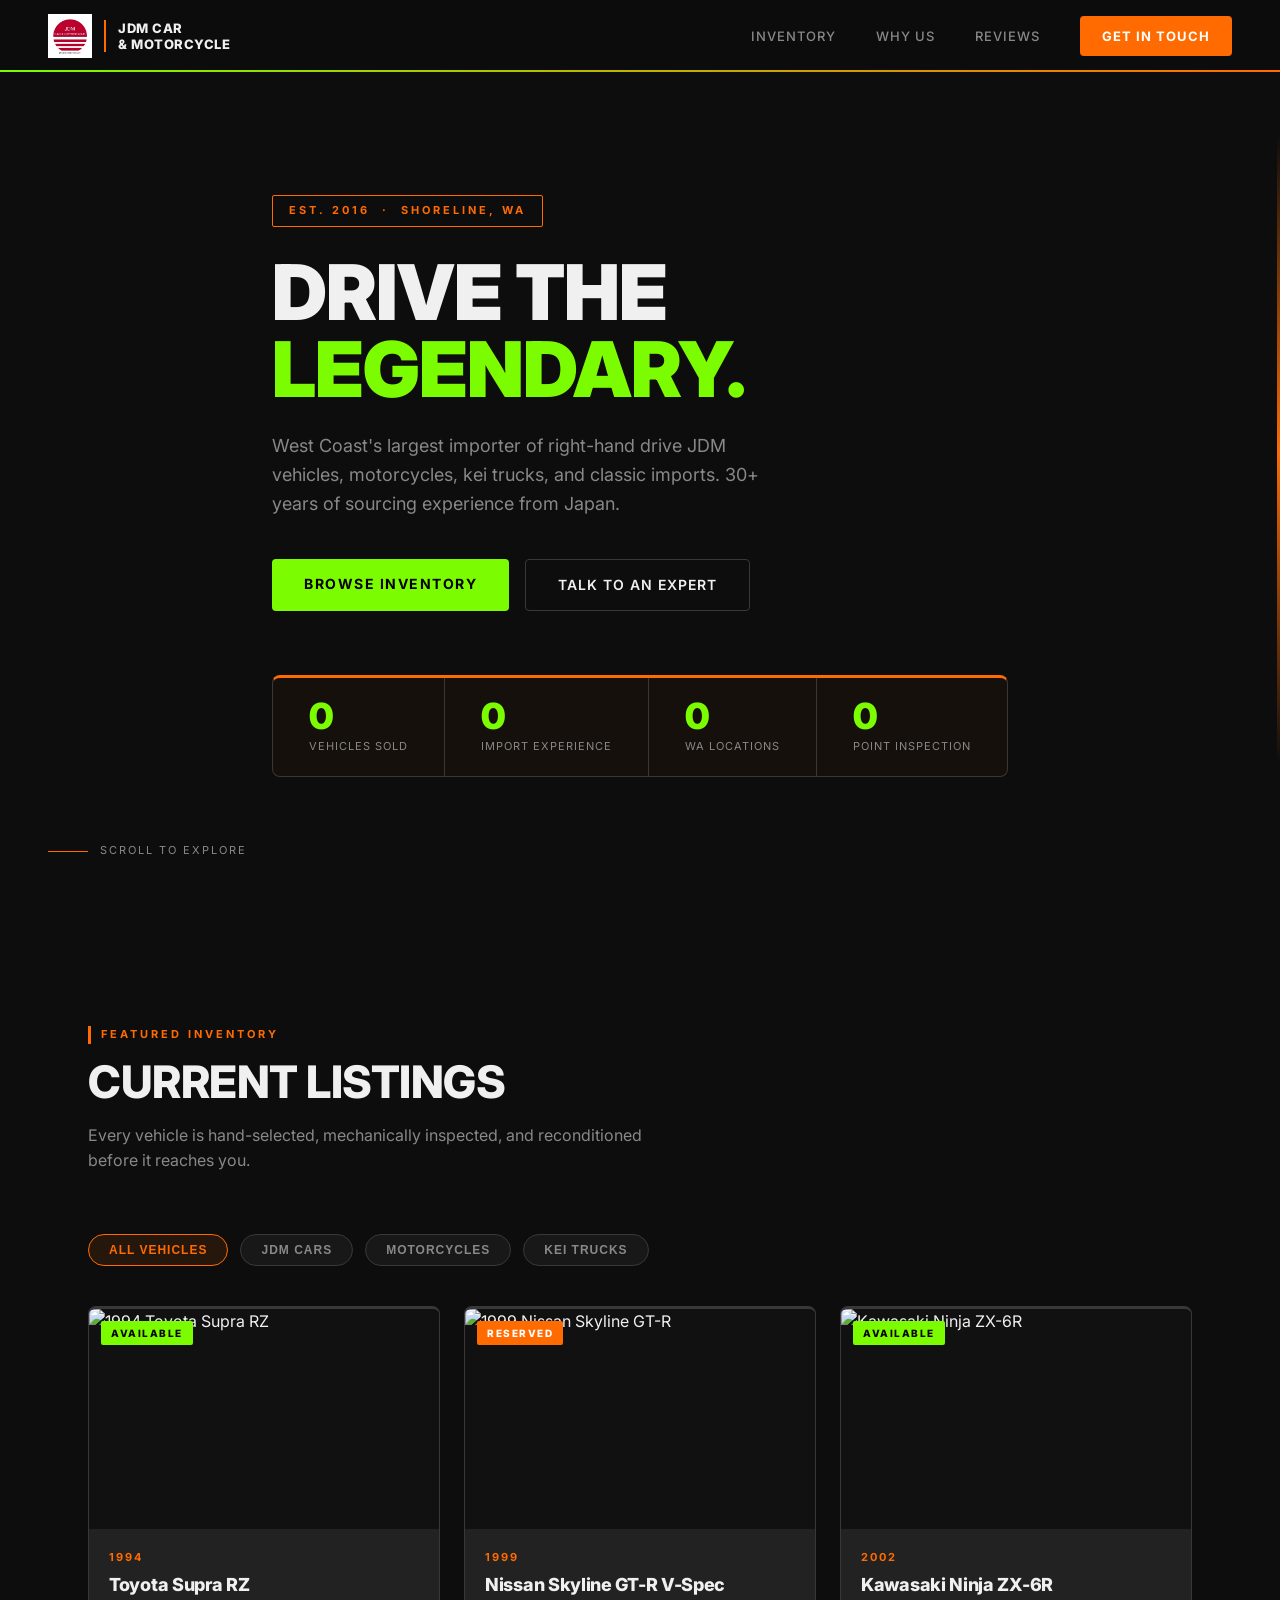
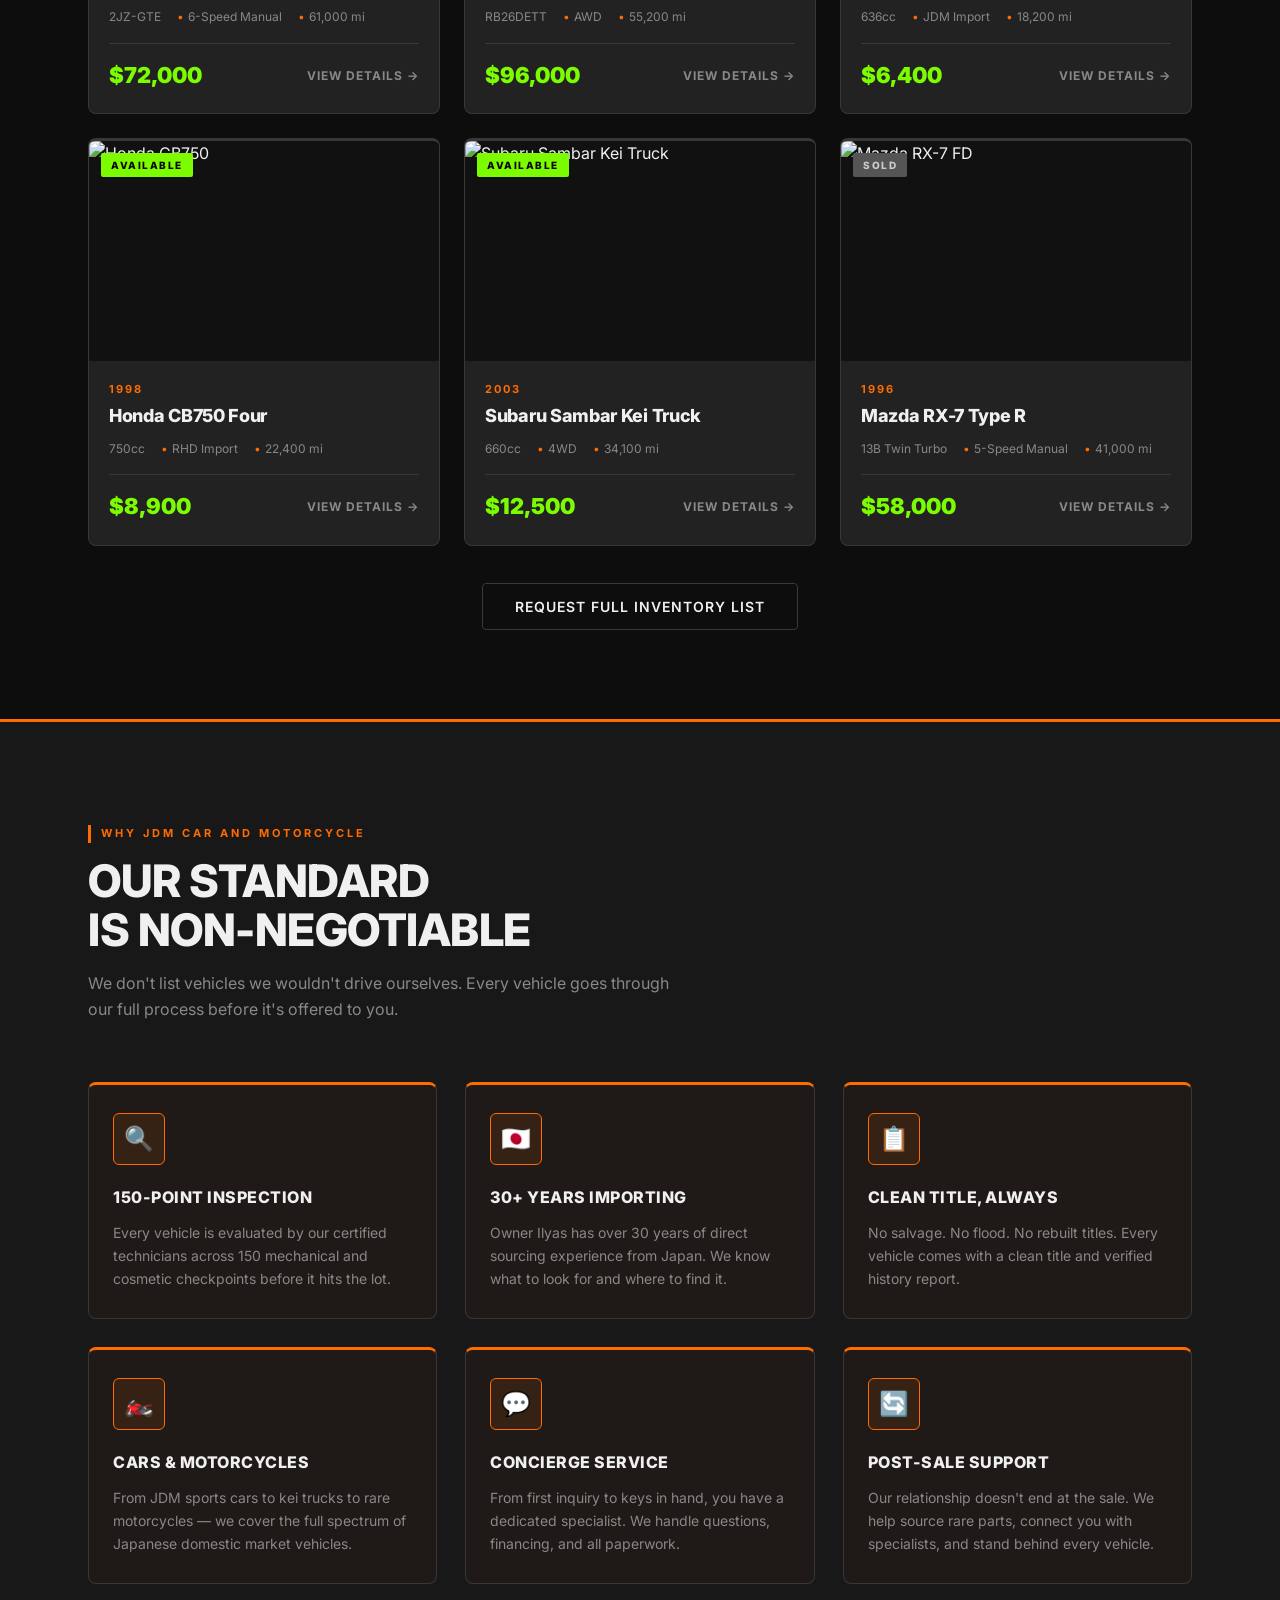
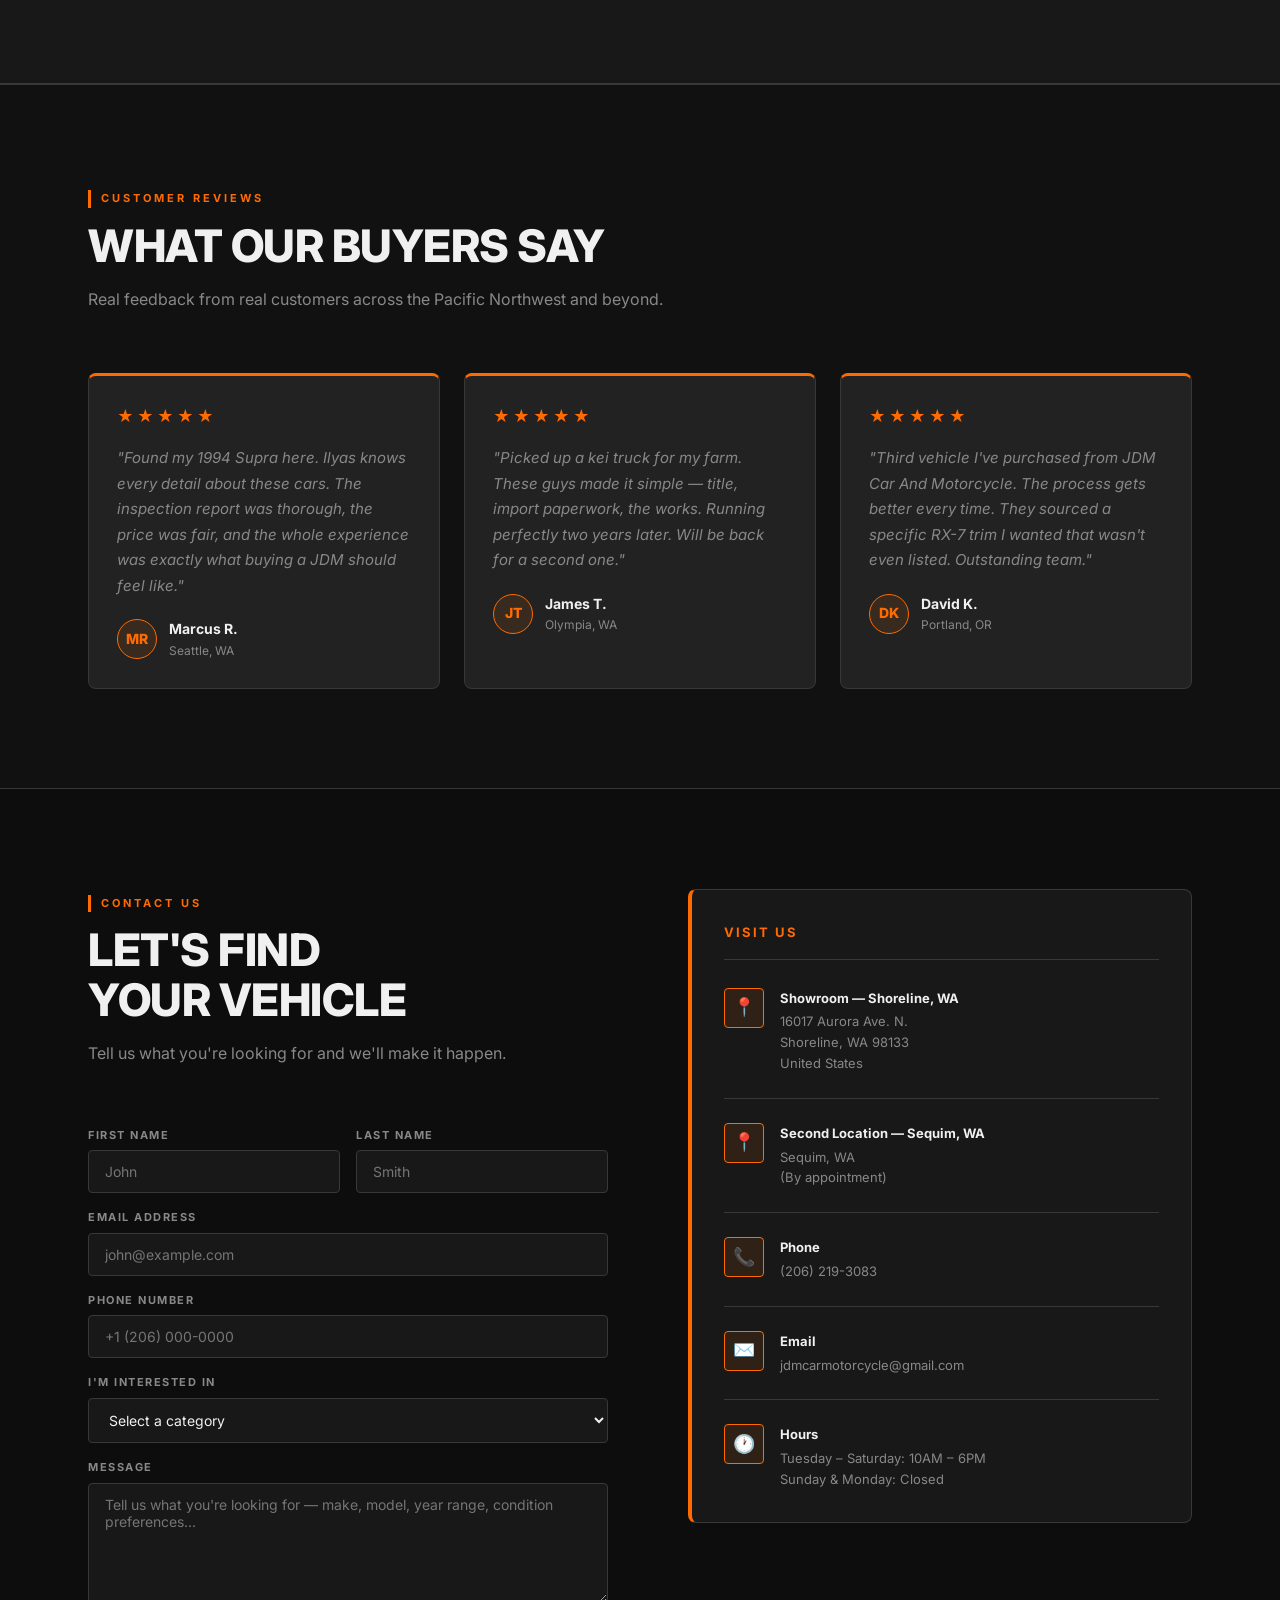
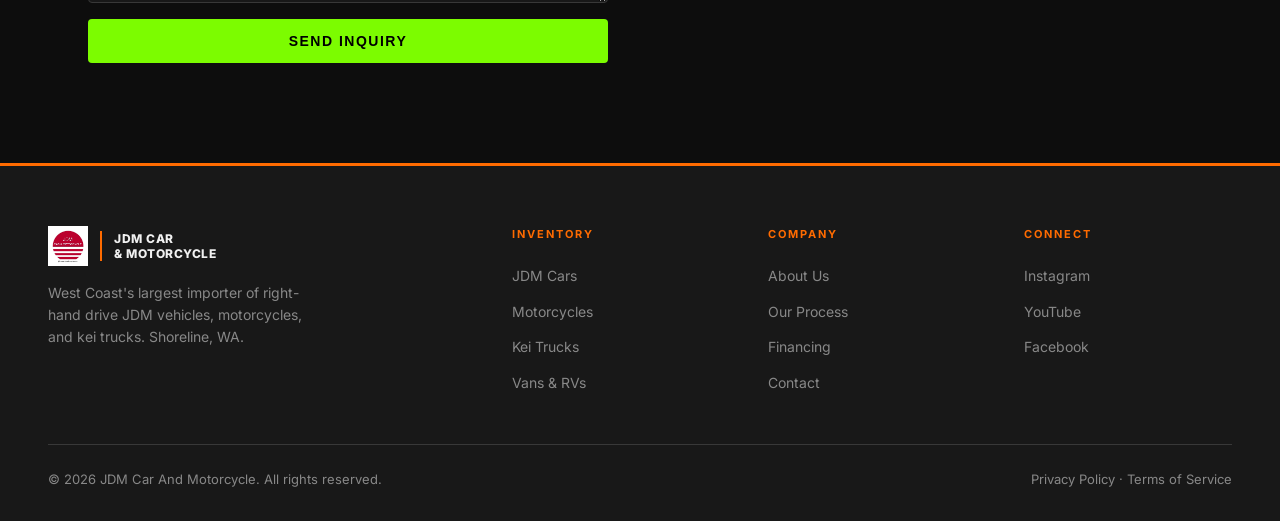
==== index.html @ 130d9261 "Add JDM brand logo, orange frame theme, real company details and bike inventory" ====
<!DOCTYPE html>
<html lang="en">
<head>
  <meta charset="UTF-8" />
  <meta name="viewport" content="width=device-width, initial-scale=1.0" />
  <title>JDM Car And Motorcycle — Premium JDM & Classic Vehicles | Shoreline, WA</title>
  <meta name="description" content="West Coast's largest importer of right-hand drive JDM vehicles, motorcycles, kei trucks, and more. Shoreline, WA." />
  <link rel="preconnect" href="https://fonts.googleapis.com" />
  <link href="https://fonts.googleapis.com/css2?family=Inter:wght@400;500;600;700;800;900&display=swap" rel="stylesheet" />
  <link rel="stylesheet" href="styles.css" />
</head>
<body>

  <!-- ===== HEADER ===== -->
  <header>
    <a href="#" class="logo-wrap">
      <img src="jdm-logo.jpeg" alt="JDM Car And Motorcycle" class="logo-img" />
      <span class="logo-name">JDM Car<br/>&amp; Motorcycle</span>
    </a>
    <nav>
      <a href="#inventory">Inventory</a>
      <a href="#why">Why Us</a>
      <a href="#testimonials">Reviews</a>
      <a href="#contact" class="nav-cta">Get in Touch</a>
    </nav>
    <button type="button" class="menu-toggle" aria-label="Menu">
      <span></span><span></span><span></span>
    </button>
  </header>

  <!-- ===== HERO ===== -->
  <div class="hero">
    <div class="hero-bg"></div>
    <div class="hero-content">
      <div class="hero-badge">Est. 2016 &nbsp;·&nbsp; Shoreline, WA</div>
      <h1>Drive the<br/><em>Legendary.</em></h1>
      <p>West Coast's largest importer of right-hand drive JDM vehicles, motorcycles, kei trucks, and classic imports. 30+ years of sourcing experience from Japan.</p>
      <div class="hero-actions">
        <a href="#inventory" class="btn-primary">Browse Inventory</a>
        <a href="#contact" class="btn-outline">Talk to an Expert</a>
      </div>
      <div class="hero-stats">
        <div class="stat-item">
          <h3 data-target="1200" data-suffix="+">0</h3>
          <p>Vehicles Sold</p>
        </div>
        <div class="stat-item">
          <h3 data-target="30" data-suffix="+ Yrs">0</h3>
          <p>Import Experience</p>
        </div>
        <div class="stat-item">
          <h3 data-target="2" data-suffix="">0</h3>
          <p>WA Locations</p>
        </div>
        <div class="stat-item">
          <h3 data-target="150" data-suffix="+">0</h3>
          <p>Point Inspection</p>
        </div>
      </div>
    </div>
    <div class="hero-scroll">Scroll to explore</div>
  </div>

  <!-- ===== INVENTORY ===== -->
  <section id="inventory">
    <div class="section-label">Featured Inventory</div>
    <h2 class="section-title">Current Listings</h2>
    <p class="section-sub">Every vehicle is hand-selected, mechanically inspected, and reconditioned before it reaches you.</p>

    <div class="inventory-filter">
      <button type="button" class="filter-btn active" data-filter="all">All Vehicles</button>
      <button type="button" class="filter-btn" data-filter="jdm">JDM Cars</button>
      <button type="button" class="filter-btn" data-filter="moto">Motorcycles</button>
      <button type="button" class="filter-btn" data-filter="kei">Kei Trucks</button>
    </div>

    <div class="inventory-grid">

      <div class="car-card" data-category="jdm">
        <div class="car-image">
          <img src="https://images.unsplash.com/photo-1591134678821-0a70c2c18faf?w=600&q=80" alt="1994 Toyota Supra RZ" loading="lazy" />
          <span class="car-badge">Available</span>
        </div>
        <div class="car-info">
          <div class="car-year">1994</div>
          <div class="car-name">Toyota Supra RZ</div>
          <div class="car-specs">
            <span>2JZ-GTE</span>
            <span>6-Speed Manual</span>
            <span>61,000 mi</span>
          </div>
          <div class="car-footer">
            <div class="car-price">$72,000</div>
            <div class="car-link">View Details →</div>
          </div>
        </div>
      </div>

      <div class="car-card" data-category="jdm">
        <div class="car-image">
          <img src="https://images.unsplash.com/photo-1603386329225-868f9b1ee6c9?w=600&q=80" alt="1999 Nissan Skyline GT-R" loading="lazy" />
          <span class="car-badge reserved">Reserved</span>
        </div>
        <div class="car-info">
          <div class="car-year">1999</div>
          <div class="car-name">Nissan Skyline GT-R V-Spec</div>
          <div class="car-specs">
            <span>RB26DETT</span>
            <span>AWD</span>
            <span>55,200 mi</span>
          </div>
          <div class="car-footer">
            <div class="car-price">$96,000</div>
            <div class="car-link">View Details →</div>
          </div>
        </div>
      </div>

      <div class="car-card" data-category="moto">
        <div class="car-image">
          <img src="https://images.unsplash.com/photo-1449426468159-d96dbf08f19f?w=600&q=80" alt="Kawasaki Ninja ZX-6R" loading="lazy" />
          <span class="car-badge">Available</span>
        </div>
        <div class="car-info">
          <div class="car-year">2002</div>
          <div class="car-name">Kawasaki Ninja ZX-6R</div>
          <div class="car-specs">
            <span>636cc</span>
            <span>JDM Import</span>
            <span>18,200 mi</span>
          </div>
          <div class="car-footer">
            <div class="car-price">$6,400</div>
            <div class="car-link">View Details →</div>
          </div>
        </div>
      </div>

      <div class="car-card" data-category="moto">
        <div class="car-image">
          <img src="https://images.unsplash.com/photo-1558618666-fcd25c85cd64?w=600&q=80" alt="Honda CB750" loading="lazy" />
          <span class="car-badge">Available</span>
        </div>
        <div class="car-info">
          <div class="car-year">1998</div>
          <div class="car-name">Honda CB750 Four</div>
          <div class="car-specs">
            <span>750cc</span>
            <span>RHD Import</span>
            <span>22,400 mi</span>
          </div>
          <div class="car-footer">
            <div class="car-price">$8,900</div>
            <div class="car-link">View Details →</div>
          </div>
        </div>
      </div>

      <div class="car-card" data-category="kei">
        <div class="car-image">
          <img src="https://images.unsplash.com/photo-1566933293069-b55c7f326dd4?w=600&q=80" alt="Subaru Sambar Kei Truck" loading="lazy" />
          <span class="car-badge">Available</span>
        </div>
        <div class="car-info">
          <div class="car-year">2003</div>
          <div class="car-name">Subaru Sambar Kei Truck</div>
          <div class="car-specs">
            <span>660cc</span>
            <span>4WD</span>
            <span>34,100 mi</span>
          </div>
          <div class="car-footer">
            <div class="car-price">$12,500</div>
            <div class="car-link">View Details →</div>
          </div>
        </div>
      </div>

      <div class="car-card" data-category="jdm">
        <div class="car-image">
          <img src="https://images.unsplash.com/photo-1492144534655-ae79c964c9d7?w=600&q=80" alt="Mazda RX-7 FD" loading="lazy" />
          <span class="car-badge sold">Sold</span>
        </div>
        <div class="car-info">
          <div class="car-year">1996</div>
          <div class="car-name">Mazda RX-7 Type R</div>
          <div class="car-specs">
            <span>13B Twin Turbo</span>
            <span>5-Speed Manual</span>
            <span>41,000 mi</span>
          </div>
          <div class="car-footer">
            <div class="car-price">$58,000</div>
            <div class="car-link">View Details →</div>
          </div>
        </div>
      </div>

    </div>

    <div class="inventory-more">
      <a href="#contact" class="btn-outline">Request Full Inventory List</a>
    </div>
  </section>

  <!-- ===== WHY US ===== -->
  <section id="why">
    <div class="section-label">Why JDM Car And Motorcycle</div>
    <h2 class="section-title">Our Standard<br/>Is Non-Negotiable</h2>
    <p class="section-sub">We don't list vehicles we wouldn't drive ourselves. Every vehicle goes through our full process before it's offered to you.</p>

    <div class="why-grid">
      <div class="why-item">
        <div class="why-icon">🔍</div>
        <h3>150-Point Inspection</h3>
        <p>Every vehicle is evaluated by our certified technicians across 150 mechanical and cosmetic checkpoints before it hits the lot.</p>
      </div>
      <div class="why-item">
        <div class="why-icon">🇯🇵</div>
        <h3>30+ Years Importing</h3>
        <p>Owner Ilyas has over 30 years of direct sourcing experience from Japan. We know what to look for and where to find it.</p>
      </div>
      <div class="why-item">
        <div class="why-icon">📋</div>
        <h3>Clean Title, Always</h3>
        <p>No salvage. No flood. No rebuilt titles. Every vehicle comes with a clean title and verified history report.</p>
      </div>
      <div class="why-item">
        <div class="why-icon">🏍️</div>
        <h3>Cars & Motorcycles</h3>
        <p>From JDM sports cars to kei trucks to rare motorcycles — we cover the full spectrum of Japanese domestic market vehicles.</p>
      </div>
      <div class="why-item">
        <div class="why-icon">💬</div>
        <h3>Concierge Service</h3>
        <p>From first inquiry to keys in hand, you have a dedicated specialist. We handle questions, financing, and all paperwork.</p>
      </div>
      <div class="why-item">
        <div class="why-icon">🔄</div>
        <h3>Post-Sale Support</h3>
        <p>Our relationship doesn't end at the sale. We help source rare parts, connect you with specialists, and stand behind every vehicle.</p>
      </div>
    </div>
  </section>

  <!-- ===== TESTIMONIALS ===== -->
  <section id="testimonials">
    <div class="section-label">Customer Reviews</div>
    <h2 class="section-title">What Our Buyers Say</h2>
    <p class="section-sub">Real feedback from real customers across the Pacific Northwest and beyond.</p>

    <div class="testimonials-grid">

      <div class="testimonial-card">
        <div class="stars">★★★★★</div>
        <blockquote>"Found my 1994 Supra here. Ilyas knows every detail about these cars. The inspection report was thorough, the price was fair, and the whole experience was exactly what buying a JDM should feel like."</blockquote>
        <div class="reviewer">
          <div class="avatar">MR</div>
          <div>
            <div class="reviewer-name">Marcus R.</div>
            <div class="reviewer-loc">Seattle, WA</div>
          </div>
        </div>
      </div>

      <div class="testimonial-card">
        <div class="stars">★★★★★</div>
        <blockquote>"Picked up a kei truck for my farm. These guys made it simple — title, import paperwork, the works. Running perfectly two years later. Will be back for a second one."</blockquote>
        <div class="reviewer">
          <div class="avatar">JT</div>
          <div>
            <div class="reviewer-name">James T.</div>
            <div class="reviewer-loc">Olympia, WA</div>
          </div>
        </div>
      </div>

      <div class="testimonial-card">
        <div class="stars">★★★★★</div>
        <blockquote>"Third vehicle I've purchased from JDM Car And Motorcycle. The process gets better every time. They sourced a specific RX-7 trim I wanted that wasn't even listed. Outstanding team."</blockquote>
        <div class="reviewer">
          <div class="avatar">DK</div>
          <div>
            <div class="reviewer-name">David K.</div>
            <div class="reviewer-loc">Portland, OR</div>
          </div>
        </div>
      </div>

    </div>
  </section>

  <!-- ===== CONTACT ===== -->
  <div id="contact">
    <div>
      <div class="section-label">Contact Us</div>
      <h2 class="section-title">Let's Find<br/>Your Vehicle</h2>
      <p class="section-sub">Tell us what you're looking for and we'll make it happen.</p>

      <form class="contact-form" onsubmit="return false;">
        <div class="form-row">
          <div class="form-group">
            <label for="first-name">First Name</label>
            <input id="first-name" type="text" placeholder="John" />
          </div>
          <div class="form-group">
            <label for="last-name">Last Name</label>
            <input id="last-name" type="text" placeholder="Smith" />
          </div>
        </div>
        <div class="form-group">
          <label for="email">Email Address</label>
          <input id="email" type="email" placeholder="john@example.com" />
        </div>
        <div class="form-group">
          <label for="phone">Phone Number</label>
          <input id="phone" type="tel" placeholder="+1 (206) 000-0000" />
        </div>
        <div class="form-group">
          <label for="category">I'm Interested In</label>
          <select id="category" aria-label="Vehicle category">
            <option value="">Select a category</option>
            <option>JDM Sports Car</option>
            <option>Motorcycle / Scooter</option>
            <option>Kei Truck / Kei Van</option>
            <option>Pickup Truck</option>
            <option>Passenger Van</option>
            <option>RV / Camper</option>
            <option>Specific vehicle (I'll describe below)</option>
          </select>
        </div>
        <div class="form-group">
          <label for="message">Message</label>
          <textarea id="message" placeholder="Tell us what you're looking for — make, model, year range, condition preferences..."></textarea>
        </div>
        <button type="submit" class="btn-primary btn-full">Send Inquiry</button>
      </form>
    </div>

    <div class="contact-info">
      <h3>Visit Us</h3>

      <div class="info-item">
        <div class="info-icon">📍</div>
        <div>
          <h4>Showroom — Shoreline, WA</h4>
          <p>16017 Aurora Ave. N.<br/>Shoreline, WA 98133<br/>United States</p>
        </div>
      </div>
      <div class="info-item">
        <div class="info-icon">📍</div>
        <div>
          <h4>Second Location — Sequim, WA</h4>
          <p>Sequim, WA<br/>(By appointment)</p>
        </div>
      </div>
      <div class="info-item">
        <div class="info-icon">📞</div>
        <div>
          <h4>Phone</h4>
          <p>(206) 219-3083</p>
        </div>
      </div>
      <div class="info-item">
        <div class="info-icon">✉️</div>
        <div>
          <h4>Email</h4>
          <p>jdmcarmotorcycle@gmail.com</p>
        </div>
      </div>
      <div class="info-item">
        <div class="info-icon">🕐</div>
        <div>
          <h4>Hours</h4>
          <p>Tuesday – Saturday: 10AM – 6PM<br/>Sunday & Monday: Closed</p>
        </div>
      </div>
    </div>
  </div>

  <!-- ===== FOOTER ===== -->
  <footer>
    <div class="footer-inner">
      <div class="footer-brand">
        <a href="#" class="logo-wrap">
          <img src="jdm-logo.jpeg" alt="JDM Car And Motorcycle" class="logo-img" />
          <span class="logo-name">JDM Car<br/>&amp; Motorcycle</span>
        </a>
        <p>West Coast's largest importer of right-hand drive JDM vehicles, motorcycles, and kei trucks. Shoreline, WA.</p>
      </div>
      <div class="footer-col">
        <h4>Inventory</h4>
        <ul>
          <li><a href="#">JDM Cars</a></li>
          <li><a href="#">Motorcycles</a></li>
          <li><a href="#">Kei Trucks</a></li>
          <li><a href="#">Vans &amp; RVs</a></li>
        </ul>
      </div>
      <div class="footer-col">
        <h4>Company</h4>
        <ul>
          <li><a href="#">About Us</a></li>
          <li><a href="#">Our Process</a></li>
          <li><a href="#">Financing</a></li>
          <li><a href="#">Contact</a></li>
        </ul>
      </div>
      <div class="footer-col">
        <h4>Connect</h4>
        <ul>
          <li><a href="https://www.instagram.com/jdmcarandmotorcycle/" target="_blank" rel="noopener">Instagram</a></li>
          <li><a href="https://www.youtube.com/@jdmcarandmotorcycle" target="_blank" rel="noopener">YouTube</a></li>
          <li><a href="https://www.facebook.com/jdmcarandmotorcycle/" target="_blank" rel="noopener">Facebook</a></li>
        </ul>
      </div>
    </div>
    <div class="footer-bottom">
      <span>© 2026 JDM Car And Motorcycle. All rights reserved.</span>
      <span>Privacy Policy · Terms of Service</span>
    </div>
  </footer>

  <script src="main.js"></script>
</body>
</html>
---- styles.css ----
/* ===== THEME ===== */
:root {
  --bg: #0d0d0d;
  --surface: #181818;
  --card: #222222;
  --border: #383838;
  --green: #7cfc00;
  --green-dim: #5db800;
  --green-glow: rgba(124, 252, 0, 0.12);
  --orange: #FF6B00;
  --orange-dim: #d45900;
  --orange-glow: rgba(255, 107, 0, 0.10);
  --text: #f0f0f0;
  --muted: #888;
  --white: #ffffff;
}

* { margin: 0; padding: 0; box-sizing: border-box; }

html { scroll-behavior: smooth; }

body {
  background: var(--bg);
  color: var(--text);
  font-family: 'Inter', 'Segoe UI', sans-serif;
  font-size: 16px;
  line-height: 1.6;
}

a { text-decoration: none; color: inherit; }

img { display: block; width: 100%; }

/* ===== HEADER ===== */
header {
  position: fixed;
  top: 0; left: 0; right: 0;
  z-index: 100;
  background: rgba(13, 13, 13, 0.93);
  -webkit-backdrop-filter: blur(12px);
  backdrop-filter: blur(12px);
  padding: 0 48px;
  height: 72px;
  display: flex;
  align-items: center;
  justify-content: space-between;
}

/* Green → Orange gradient line under header */
header::after {
  content: '';
  position: absolute;
  bottom: 0; left: 0; right: 0;
  height: 2px;
  background: linear-gradient(90deg, var(--green) 0%, var(--orange) 100%);
}

.logo-wrap {
  display: flex;
  align-items: center;
  gap: 12px;
  text-decoration: none;
}

.logo-img {
  height: 44px;
  width: auto;
  object-fit: contain;
  flex-shrink: 0;
}

.logo-name {
  font-size: 13px;
  font-weight: 800;
  line-height: 1.25;
  letter-spacing: 0.5px;
  text-transform: uppercase;
  color: var(--text);
  border-left: 2px solid var(--orange);
  padding-left: 12px;
}

.footer-brand .logo-img { height: 40px; }
.footer-brand .logo-name { font-size: 12px; }

nav { display: flex; align-items: center; gap: 40px; }

nav a {
  font-size: 13px;
  font-weight: 500;
  letter-spacing: 1px;
  text-transform: uppercase;
  color: var(--muted);
  transition: color 0.2s;
}

nav a:hover { color: var(--green); }

.nav-cta {
  background: var(--orange);
  color: #fff !important;
  padding: 10px 22px;
  border-radius: 4px;
  font-weight: 700 !important;
  letter-spacing: 1px;
  transition: background 0.2s, transform 0.1s !important;
}

.nav-cta:hover {
  background: var(--orange-dim) !important;
  transform: translateY(-1px);
}

.menu-toggle { display: none; cursor: pointer; flex-direction: column; gap: 5px; }
.menu-toggle span { display: block; width: 24px; height: 2px; background: var(--text); transition: 0.3s; }

/* ===== HERO ===== */
.hero {
  position: relative;
  min-height: 100vh;
  display: flex;
  align-items: center;
  overflow: hidden;
  padding-top: 72px;
}

.hero-bg {
  position: absolute;
  inset: 0;
  background:
    linear-gradient(135deg, rgba(13,13,13,0.93) 40%, rgba(13,13,13,0.6) 100%),
    url('https://images.unsplash.com/photo-1544636331-e26879cd4d9b?w=1800&q=80') center/cover no-repeat;
}

/* Vertical orange frame line on right side of hero */
.hero::after {
  content: '';
  position: absolute;
  top: 15%; bottom: 15%;
  right: 0;
  width: 3px;
  background: linear-gradient(180deg, transparent, var(--orange), transparent);
}

.hero-content {
  position: relative;
  max-width: 1200px;
  margin: 0 auto;
  padding: 80px 48px;
}

.hero-badge {
  display: inline-flex;
  align-items: center;
  gap: 8px;
  border: 1px solid var(--orange);
  color: var(--orange);
  font-size: 11px;
  font-weight: 700;
  letter-spacing: 3px;
  text-transform: uppercase;
  padding: 6px 16px;
  border-radius: 2px;
  margin-bottom: 28px;
}

.hero h1 {
  font-size: clamp(42px, 6vw, 88px);
  font-weight: 900;
  line-height: 1.0;
  letter-spacing: -1px;
  text-transform: uppercase;
  margin-bottom: 24px;
}

.hero h1 em {
  color: var(--green);
  font-style: normal;
}

.hero p {
  font-size: 18px;
  color: var(--muted);
  max-width: 520px;
  margin-bottom: 40px;
}

.hero-actions { display: flex; gap: 16px; flex-wrap: wrap; }

.btn-primary {
  background: var(--green);
  color: #000;
  padding: 14px 32px;
  font-size: 14px;
  font-weight: 700;
  letter-spacing: 1.5px;
  text-transform: uppercase;
  border-radius: 4px;
  border: none;
  cursor: pointer;
  transition: background 0.2s, transform 0.15s;
}

.btn-primary:hover {
  background: var(--green-dim);
  transform: translateY(-2px);
}

.btn-outline {
  background: transparent;
  color: var(--text);
  padding: 14px 32px;
  font-size: 14px;
  font-weight: 600;
  letter-spacing: 1px;
  text-transform: uppercase;
  border: 1px solid var(--border);
  border-radius: 4px;
  cursor: pointer;
  transition: border-color 0.2s, color 0.2s, transform 0.15s;
}

.btn-outline:hover {
  border-color: var(--orange);
  color: var(--orange);
  transform: translateY(-2px);
}

/* Framed stat bar */
.hero-stats {
  display: inline-flex;
  gap: 0;
  margin-top: 64px;
  flex-wrap: wrap;
  border: 1px solid var(--border);
  border-top: 3px solid var(--orange);
  border-radius: 8px;
  background: rgba(255, 107, 0, 0.04);
  overflow: hidden;
}

.stat-item {
  padding: 20px 36px;
  border-right: 1px solid var(--border);
}

.stat-item:last-child { border-right: none; }

.stat-item h3 {
  font-size: 36px;
  font-weight: 900;
  color: var(--green);
  line-height: 1;
}

.stat-item p {
  font-size: 11px;
  color: var(--muted);
  letter-spacing: 1px;
  text-transform: uppercase;
  margin: 4px 0 0;
}

.hero-scroll {
  position: absolute;
  bottom: 40px;
  left: 48px;
  display: flex;
  align-items: center;
  gap: 12px;
  font-size: 11px;
  letter-spacing: 2px;
  text-transform: uppercase;
  color: var(--muted);
}

.hero-scroll::before {
  content: '';
  display: block;
  width: 40px;
  height: 1px;
  background: var(--orange);
}

/* ===== SECTIONS ===== */
section {
  position: relative;
  padding: 100px 48px;
  max-width: 1200px;
  margin: 0 auto;
}

/* Orange left-border accent on section labels */
.section-label {
  display: inline-flex;
  align-items: center;
  font-size: 11px;
  font-weight: 700;
  letter-spacing: 3px;
  text-transform: uppercase;
  color: var(--orange);
  border-left: 3px solid var(--orange);
  padding-left: 10px;
  margin-bottom: 14px;
}

.section-title {
  font-size: clamp(28px, 3.5vw, 48px);
  font-weight: 800;
  text-transform: uppercase;
  letter-spacing: -0.5px;
  line-height: 1.1;
  margin-bottom: 16px;
}

.section-sub {
  font-size: 16px;
  color: var(--muted);
  max-width: 600px;
  margin-bottom: 60px;
}

/* ===== INVENTORY ===== */
#inventory { padding-top: 120px; }

.inventory-filter {
  display: flex;
  gap: 12px;
  margin-bottom: 40px;
  flex-wrap: wrap;
}

.filter-btn {
  padding: 8px 20px;
  background: var(--surface);
  border: 1px solid var(--border);
  border-radius: 30px;
  font-size: 12px;
  font-weight: 600;
  letter-spacing: 1px;
  text-transform: uppercase;
  color: var(--muted);
  cursor: pointer;
  transition: all 0.2s;
}

.filter-btn:hover,
.filter-btn.active {
  border-color: var(--orange);
  color: var(--orange);
  background: var(--orange-glow);
}

.inventory-grid {
  display: grid;
  grid-template-columns: repeat(3, 1fr);
  gap: 24px;
}

.car-card {
  background: var(--card);
  border: 1px solid var(--border);
  border-top: 3px solid var(--border);
  border-radius: 8px;
  overflow: hidden;
  transition: border-color 0.25s, border-top-color 0.25s, transform 0.25s;
  cursor: pointer;
}

.car-card:hover {
  border-color: var(--border);
  border-top-color: var(--orange);
  transform: translateY(-4px);
}

.car-card:hover .car-image img {
  transform: scale(1.04);
}

.car-image {
  position: relative;
  height: 220px;
  overflow: hidden;
  background: #111;
}

.car-image img {
  height: 100%;
  width: 100%;
  object-fit: cover;
  transition: transform 0.4s ease;
}

.car-badge {
  position: absolute;
  top: 12px;
  left: 12px;
  background: var(--green);
  color: #000;
  font-size: 10px;
  font-weight: 800;
  letter-spacing: 1.5px;
  text-transform: uppercase;
  padding: 4px 10px;
  border-radius: 2px;
}

.car-badge.sold { background: #555; color: #ccc; }
.car-badge.reserved { background: var(--orange); color: #fff; }

.car-info { padding: 20px; }

.car-year {
  font-size: 11px;
  color: var(--orange);
  font-weight: 700;
  letter-spacing: 2px;
  text-transform: uppercase;
}

.car-name {
  font-size: 18px;
  font-weight: 800;
  letter-spacing: -0.3px;
  margin: 4px 0 8px;
}

.car-specs {
  display: flex;
  gap: 16px;
  font-size: 12px;
  color: var(--muted);
  margin-bottom: 16px;
  flex-wrap: wrap;
}

.car-specs span::before {
  content: '•';
  margin-right: 4px;
  color: var(--orange);
}

.car-specs span:first-child::before { display: none; }

.car-footer {
  display: flex;
  justify-content: space-between;
  align-items: center;
  border-top: 1px solid var(--border);
  padding-top: 14px;
}

.car-price {
  font-size: 22px;
  font-weight: 900;
  color: var(--green);
}

.car-link {
  font-size: 12px;
  font-weight: 700;
  letter-spacing: 1px;
  text-transform: uppercase;
  color: var(--muted);
  transition: color 0.2s;
}

.car-card:hover .car-link { color: var(--orange); }

.btn-full { width: 100%; }

.inventory-more {
  text-align: center;
  margin-top: 48px;
}

/* ===== WHY US — full-width surface band ===== */
#why {
  padding-top: 100px;
  padding-bottom: 100px;
}

/* Full-width background behind the constrained section */
#why::before {
  content: '';
  position: absolute;
  top: 0; bottom: 0;
  left: 50%;
  transform: translateX(-50%);
  width: 100vw;
  background: var(--surface);
  border-top: 3px solid var(--orange);
  border-bottom: 1px solid var(--border);
  z-index: -1;
}

.why-grid {
  display: grid;
  grid-template-columns: repeat(3, 1fr);
  gap: 28px;
}

/* Each pillar is now a visible framed box */
.why-item {
  border: 1px solid var(--border);
  border-top: 3px solid var(--orange);
  border-radius: 8px;
  padding: 28px 24px;
  background: rgba(255, 107, 0, 0.03);
  transition: border-color 0.2s, background 0.2s;
}

.why-item:hover {
  border-color: var(--orange);
  background: var(--orange-glow);
}

.why-icon {
  width: 52px;
  height: 52px;
  background: var(--orange-glow);
  border: 1px solid var(--orange);
  border-radius: 6px;
  display: flex;
  align-items: center;
  justify-content: center;
  font-size: 24px;
  margin-bottom: 20px;
}

.why-item h3 {
  font-size: 16px;
  font-weight: 800;
  text-transform: uppercase;
  letter-spacing: 0.5px;
  margin-bottom: 10px;
}

.why-item p { font-size: 14px; color: var(--muted); line-height: 1.65; }

/* ===== TESTIMONIALS — full-width darker band ===== */
#testimonials {
  padding-top: 100px;
  padding-bottom: 100px;
}

#testimonials::before {
  content: '';
  position: absolute;
  top: 0; bottom: 0;
  left: 50%;
  transform: translateX(-50%);
  width: 100vw;
  background: #111;
  border-top: 1px solid var(--border);
  border-bottom: 1px solid var(--border);
  z-index: -1;
}

.testimonials-grid {
  display: grid;
  grid-template-columns: repeat(3, 1fr);
  gap: 24px;
}

.testimonial-card {
  background: var(--card);
  border: 1px solid var(--border);
  border-top: 3px solid var(--orange);
  border-radius: 8px;
  padding: 28px;
  transition: border-color 0.2s, transform 0.2s;
}

.testimonial-card:hover {
  border-color: var(--orange);
  transform: translateY(-3px);
}

.stars {
  color: var(--orange);
  font-size: 16px;
  margin-bottom: 16px;
  letter-spacing: 3px;
}

.testimonial-card blockquote {
  font-size: 15px;
  color: var(--muted);
  line-height: 1.7;
  font-style: italic;
  margin-bottom: 20px;
}

.reviewer {
  display: flex;
  align-items: center;
  gap: 12px;
}

.avatar {
  width: 40px;
  height: 40px;
  border-radius: 50%;
  background: var(--orange-glow);
  border: 1px solid var(--orange);
  display: flex;
  align-items: center;
  justify-content: center;
  font-weight: 800;
  font-size: 14px;
  color: var(--orange);
}

.reviewer-name { font-weight: 700; font-size: 14px; }
.reviewer-loc { font-size: 12px; color: var(--muted); }

/* ===== CONTACT ===== */
#contact {
  display: grid;
  grid-template-columns: 1fr 1fr;
  gap: 80px;
  align-items: start;
  max-width: 1200px;
  margin: 0 auto;
  padding: 100px 48px;
}

.contact-form { display: flex; flex-direction: column; gap: 16px; }

.form-row { display: grid; grid-template-columns: 1fr 1fr; gap: 16px; }

.form-group { display: flex; flex-direction: column; gap: 6px; }

.form-group label {
  font-size: 11px;
  font-weight: 700;
  letter-spacing: 1.5px;
  text-transform: uppercase;
  color: var(--muted);
}

.form-group input,
.form-group select,
.form-group textarea {
  background: var(--surface);
  border: 1px solid var(--border);
  border-radius: 4px;
  padding: 12px 16px;
  font-size: 14px;
  color: var(--text);
  font-family: inherit;
  outline: none;
  transition: border-color 0.2s;
}

.form-group input:focus,
.form-group select:focus,
.form-group textarea:focus {
  border-color: var(--orange);
}

.form-group textarea { resize: vertical; min-height: 120px; }

.form-group select option { background: var(--surface); }

/* Contact info panel — framed with orange left border */
.contact-info {
  padding: 32px;
  border: 1px solid var(--border);
  border-left: 4px solid var(--orange);
  border-radius: 8px;
  background: var(--surface);
}

.contact-info h3 {
  font-size: 13px;
  font-weight: 700;
  letter-spacing: 2px;
  text-transform: uppercase;
  color: var(--orange);
  margin-bottom: 28px;
  padding-bottom: 16px;
  border-bottom: 1px solid var(--border);
}

.info-item {
  display: flex;
  gap: 16px;
  align-items: flex-start;
  margin-bottom: 24px;
  padding-bottom: 24px;
  border-bottom: 1px solid var(--border);
}

.info-item:last-child { border-bottom: none; margin-bottom: 0; padding-bottom: 0; }

.info-icon {
  width: 40px;
  height: 40px;
  background: var(--orange-glow);
  border: 1px solid var(--orange);
  border-radius: 4px;
  display: flex;
  align-items: center;
  justify-content: center;
  font-size: 18px;
  flex-shrink: 0;
}

.info-item h4 { font-size: 13px; font-weight: 700; margin-bottom: 3px; color: var(--text); }
.info-item p { font-size: 13px; color: var(--muted); line-height: 1.6; }

/* ===== FOOTER ===== */
footer {
  background: var(--surface);
  border-top: 3px solid var(--orange);
  padding: 60px 48px 32px;
}

.footer-inner {
  max-width: 1200px;
  margin: 0 auto;
  display: grid;
  grid-template-columns: 2fr 1fr 1fr 1fr;
  gap: 48px;
  margin-bottom: 48px;
}

.footer-brand p { font-size: 14px; color: var(--muted); margin-top: 16px; max-width: 260px; }

.footer-col h4 {
  font-size: 11px;
  font-weight: 700;
  letter-spacing: 2px;
  text-transform: uppercase;
  color: var(--orange);
  margin-bottom: 20px;
}

.footer-col ul { list-style: none; display: flex; flex-direction: column; gap: 10px; }

.footer-col ul li a {
  font-size: 14px;
  color: var(--muted);
  transition: color 0.2s;
}

.footer-col ul li a:hover { color: var(--text); }

.footer-bottom {
  max-width: 1200px;
  margin: 0 auto;
  border-top: 1px solid var(--border);
  padding-top: 24px;
  display: flex;
  justify-content: space-between;
  align-items: center;
  font-size: 13px;
  color: var(--muted);
}

/* ===== RESPONSIVE ===== */
@media (max-width: 1024px) {
  .inventory-grid { grid-template-columns: repeat(2, 1fr); }
  .why-grid { grid-template-columns: repeat(2, 1fr); }
  .footer-inner { grid-template-columns: repeat(2, 1fr); }
}

@media (max-width: 768px) {
  header { padding: 0 24px; }
  nav { display: none; }
  nav.open { display: flex; flex-direction: column; position: fixed; inset: 72px 0 0; background: var(--bg); padding: 32px 24px; gap: 24px; z-index: 99; }
  .menu-toggle { display: flex; }

  .hero::after { display: none; }
  .hero-content { padding: 60px 24px; }
  .hero-stats { display: grid; grid-template-columns: 1fr 1fr; border-radius: 6px; }
  .stat-item { border-right: none; border-bottom: 1px solid var(--border); }
  .stat-item:nth-child(odd) { border-right: 1px solid var(--border); }
  .stat-item:nth-last-child(-n+2) { border-bottom: none; }

  section { padding: 60px 24px; }
  #contact { grid-template-columns: 1fr; padding: 60px 24px; }
  .inventory-grid { grid-template-columns: 1fr; }
  .why-grid { grid-template-columns: 1fr; }
  .testimonials-grid { grid-template-columns: 1fr; }
  .form-row { grid-template-columns: 1fr; }
  .footer-inner { grid-template-columns: 1fr; padding: 40px 24px; }
  footer { padding: 40px 24px 24px; }
  .footer-bottom { flex-direction: column; gap: 8px; text-align: center; }
}
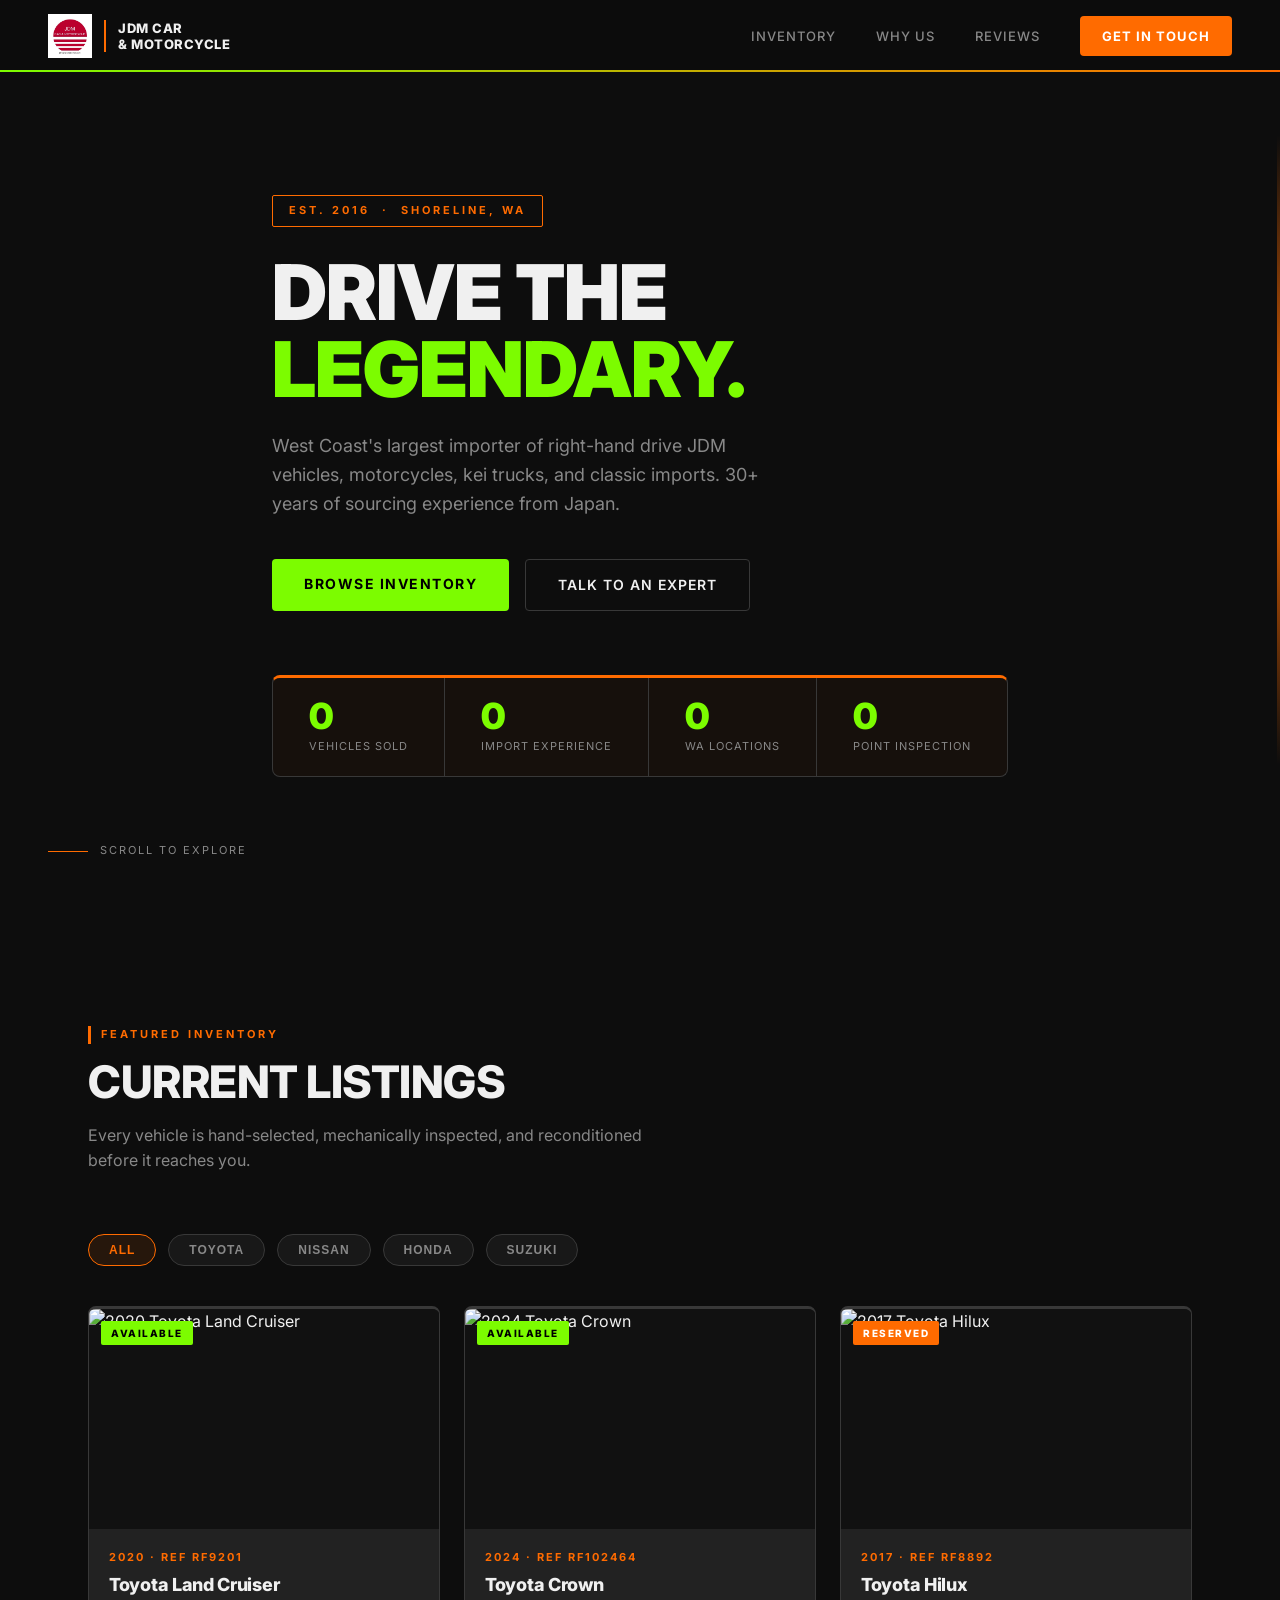
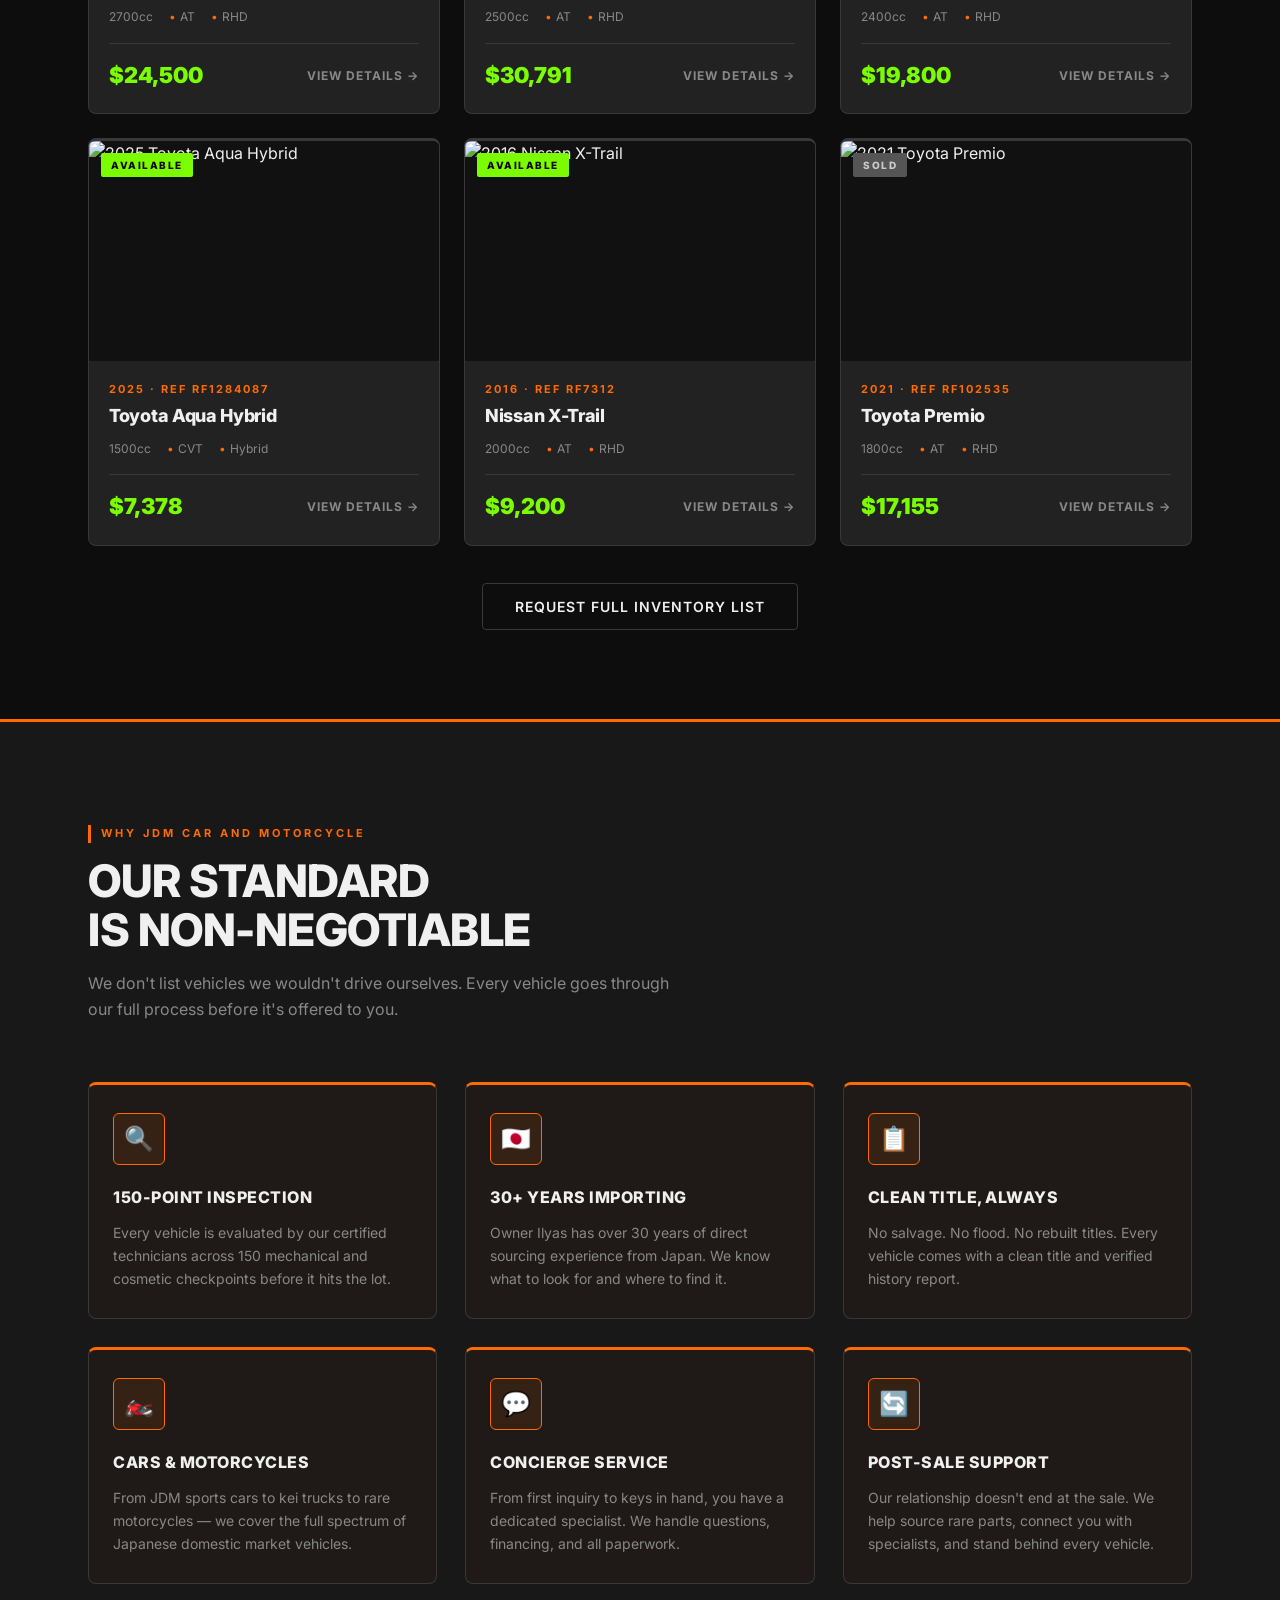
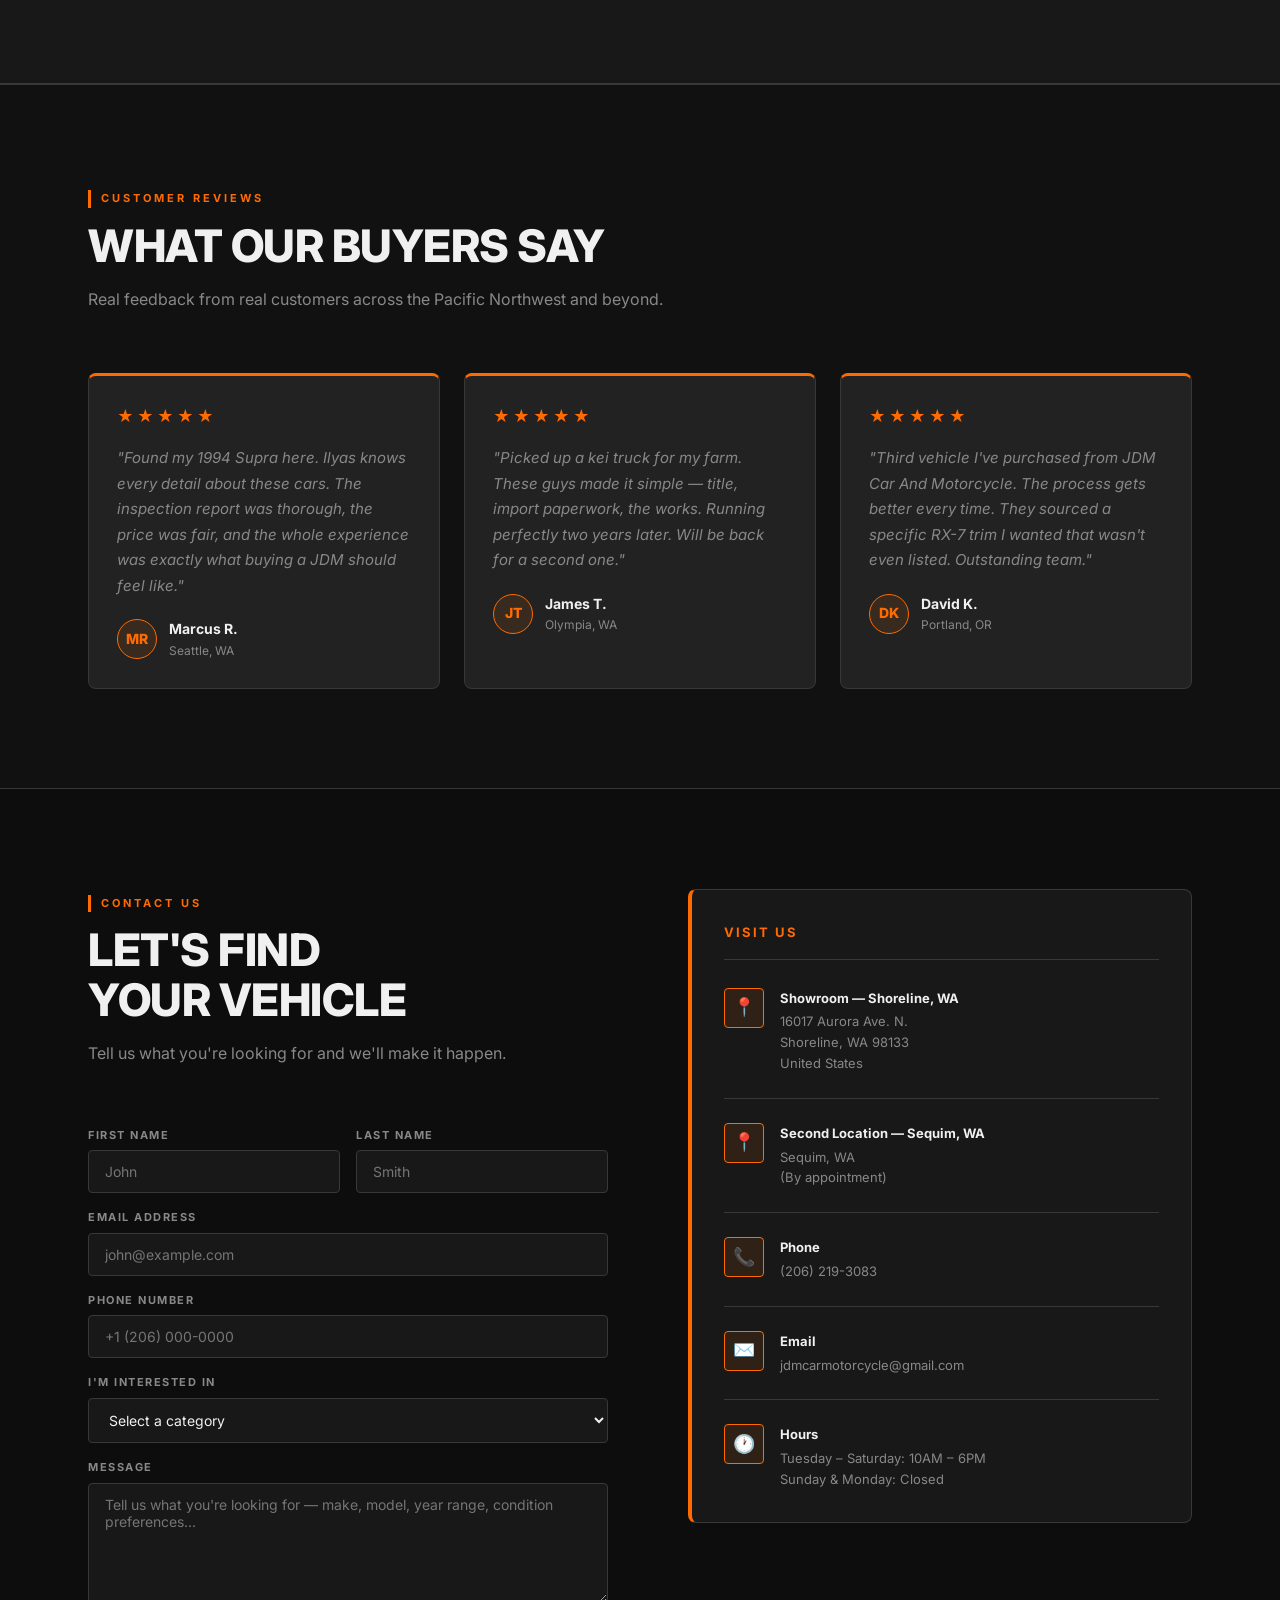
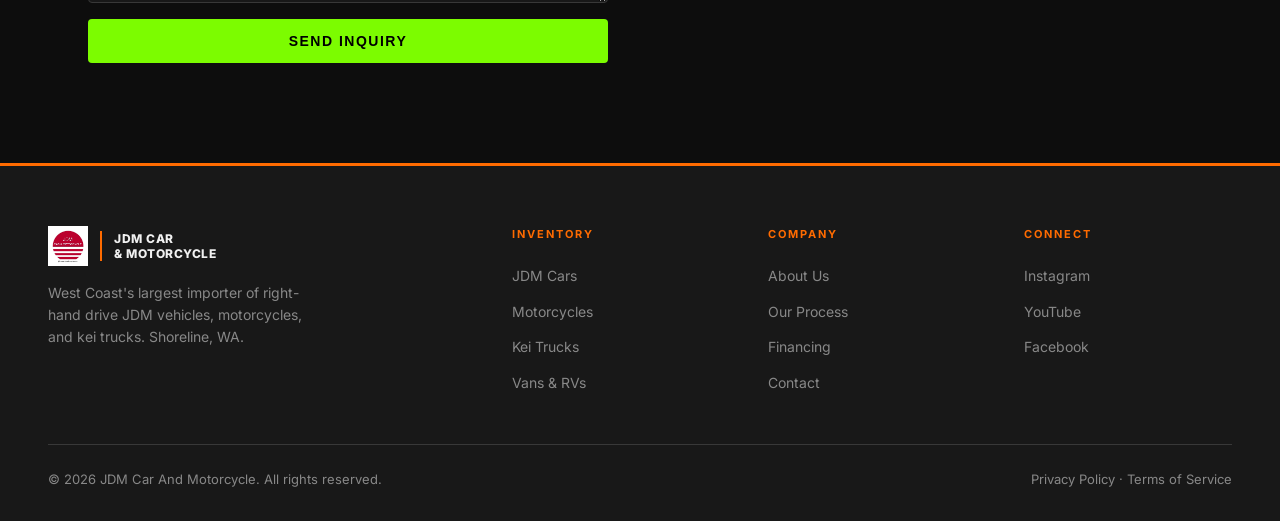
==== commit 95b97234: "Replace placeholder images with real car photos Swapped all Lorem Picsum images for actual car photo" ====
--- a/index.html
+++ b/index.html
@@ -68,133 +68,134 @@
     <p class="section-sub">Every vehicle is hand-selected, mechanically inspected, and reconditioned before it reaches you.</p>
 
     <div class="inventory-filter">
-      <button type="button" class="filter-btn active" data-filter="all">All Vehicles</button>
-      <button type="button" class="filter-btn" data-filter="jdm">JDM Cars</button>
-      <button type="button" class="filter-btn" data-filter="moto">Motorcycles</button>
-      <button type="button" class="filter-btn" data-filter="kei">Kei Trucks</button>
+      <button type="button" class="filter-btn active" data-filter="all">All</button>
+      <button type="button" class="filter-btn" data-filter="toyota">Toyota</button>
+      <button type="button" class="filter-btn" data-filter="nissan">Nissan</button>
+      <button type="button" class="filter-btn" data-filter="honda">Honda</button>
+      <button type="button" class="filter-btn" data-filter="suzuki">Suzuki</button>
     </div>
 
     <div class="inventory-grid">
 
-      <div class="car-card" data-category="jdm">
-        <div class="car-image">
-          <img src="https://images.unsplash.com/photo-1591134678821-0a70c2c18faf?w=600&q=80" alt="1994 Toyota Supra RZ" loading="lazy" />
+      <a href="vehicle.html" class="car-card" data-category="toyota">
+        <div class="car-image">
+          <img src="https://images.unsplash.com/photo-1541899481282-d53bffe3c35d?w=700&q=80" alt="2020 Toyota Land Cruiser" loading="lazy" />
           <span class="car-badge">Available</span>
         </div>
         <div class="car-info">
-          <div class="car-year">1994</div>
-          <div class="car-name">Toyota Supra RZ</div>
-          <div class="car-specs">
-            <span>2JZ-GTE</span>
-            <span>6-Speed Manual</span>
-            <span>61,000 mi</span>
-          </div>
-          <div class="car-footer">
-            <div class="car-price">$72,000</div>
-            <div class="car-link">View Details →</div>
-          </div>
-        </div>
-      </div>
-
-      <div class="car-card" data-category="jdm">
-        <div class="car-image">
-          <img src="https://images.unsplash.com/photo-1603386329225-868f9b1ee6c9?w=600&q=80" alt="1999 Nissan Skyline GT-R" loading="lazy" />
+          <div class="car-year">2020 · Ref RF9201</div>
+          <div class="car-name">Toyota Land Cruiser</div>
+          <div class="car-specs">
+            <span>2700cc</span>
+            <span>AT</span>
+            <span>RHD</span>
+          </div>
+          <div class="car-footer">
+            <div class="car-price">$24,500</div>
+            <div class="car-link">View Details →</div>
+          </div>
+        </div>
+      </a>
+
+      <a href="vehicle.html" class="car-card" data-category="toyota">
+        <div class="car-image">
+          <img src="https://images.unsplash.com/photo-1552519507-da3b142c6e3d?w=700&q=80" alt="2024 Toyota Crown" loading="lazy" />
+          <span class="car-badge">Available</span>
+        </div>
+        <div class="car-info">
+          <div class="car-year">2024 · Ref RF102464</div>
+          <div class="car-name">Toyota Crown</div>
+          <div class="car-specs">
+            <span>2500cc</span>
+            <span>AT</span>
+            <span>RHD</span>
+          </div>
+          <div class="car-footer">
+            <div class="car-price">$30,791</div>
+            <div class="car-link">View Details →</div>
+          </div>
+        </div>
+      </a>
+
+      <a href="vehicle.html" class="car-card" data-category="toyota">
+        <div class="car-image">
+          <img src="https://images.unsplash.com/photo-1533473359331-0135ef1b58bf?w=700&q=80" alt="2017 Toyota Hilux" loading="lazy" />
           <span class="car-badge reserved">Reserved</span>
         </div>
         <div class="car-info">
-          <div class="car-year">1999</div>
-          <div class="car-name">Nissan Skyline GT-R V-Spec</div>
-          <div class="car-specs">
-            <span>RB26DETT</span>
-            <span>AWD</span>
-            <span>55,200 mi</span>
-          </div>
-          <div class="car-footer">
-            <div class="car-price">$96,000</div>
-            <div class="car-link">View Details →</div>
-          </div>
-        </div>
-      </div>
-
-      <div class="car-card" data-category="moto">
-        <div class="car-image">
-          <img src="https://images.unsplash.com/photo-1449426468159-d96dbf08f19f?w=600&q=80" alt="Kawasaki Ninja ZX-6R" loading="lazy" />
+          <div class="car-year">2017 · Ref RF8892</div>
+          <div class="car-name">Toyota Hilux</div>
+          <div class="car-specs">
+            <span>2400cc</span>
+            <span>AT</span>
+            <span>RHD</span>
+          </div>
+          <div class="car-footer">
+            <div class="car-price">$19,800</div>
+            <div class="car-link">View Details →</div>
+          </div>
+        </div>
+      </a>
+
+      <a href="vehicle.html" class="car-card" data-category="toyota">
+        <div class="car-image">
+          <img src="https://images.unsplash.com/photo-1621285853634-713b169b596d?w=700&q=80" alt="2025 Toyota Aqua Hybrid" loading="lazy" />
           <span class="car-badge">Available</span>
         </div>
         <div class="car-info">
-          <div class="car-year">2002</div>
-          <div class="car-name">Kawasaki Ninja ZX-6R</div>
-          <div class="car-specs">
-            <span>636cc</span>
-            <span>JDM Import</span>
-            <span>18,200 mi</span>
-          </div>
-          <div class="car-footer">
-            <div class="car-price">$6,400</div>
-            <div class="car-link">View Details →</div>
-          </div>
-        </div>
-      </div>
-
-      <div class="car-card" data-category="moto">
-        <div class="car-image">
-          <img src="https://images.unsplash.com/photo-1558618666-fcd25c85cd64?w=600&q=80" alt="Honda CB750" loading="lazy" />
+          <div class="car-year">2025 · Ref RF1284087</div>
+          <div class="car-name">Toyota Aqua Hybrid</div>
+          <div class="car-specs">
+            <span>1500cc</span>
+            <span>CVT</span>
+            <span>Hybrid</span>
+          </div>
+          <div class="car-footer">
+            <div class="car-price">$7,378</div>
+            <div class="car-link">View Details →</div>
+          </div>
+        </div>
+      </a>
+
+      <a href="vehicle.html" class="car-card" data-category="nissan">
+        <div class="car-image">
+          <img src="https://images.unsplash.com/photo-1583121274602-3e2820c69888?w=700&q=80" alt="2016 Nissan X-Trail" loading="lazy" />
           <span class="car-badge">Available</span>
         </div>
         <div class="car-info">
-          <div class="car-year">1998</div>
-          <div class="car-name">Honda CB750 Four</div>
-          <div class="car-specs">
-            <span>750cc</span>
-            <span>RHD Import</span>
-            <span>22,400 mi</span>
-          </div>
-          <div class="car-footer">
-            <div class="car-price">$8,900</div>
-            <div class="car-link">View Details →</div>
-          </div>
-        </div>
-      </div>
-
-      <div class="car-card" data-category="kei">
-        <div class="car-image">
-          <img src="https://images.unsplash.com/photo-1566933293069-b55c7f326dd4?w=600&q=80" alt="Subaru Sambar Kei Truck" loading="lazy" />
-          <span class="car-badge">Available</span>
-        </div>
-        <div class="car-info">
-          <div class="car-year">2003</div>
-          <div class="car-name">Subaru Sambar Kei Truck</div>
-          <div class="car-specs">
-            <span>660cc</span>
-            <span>4WD</span>
-            <span>34,100 mi</span>
-          </div>
-          <div class="car-footer">
-            <div class="car-price">$12,500</div>
-            <div class="car-link">View Details →</div>
-          </div>
-        </div>
-      </div>
-
-      <div class="car-card" data-category="jdm">
-        <div class="car-image">
-          <img src="https://images.unsplash.com/photo-1492144534655-ae79c964c9d7?w=600&q=80" alt="Mazda RX-7 FD" loading="lazy" />
+          <div class="car-year">2016 · Ref RF7312</div>
+          <div class="car-name">Nissan X-Trail</div>
+          <div class="car-specs">
+            <span>2000cc</span>
+            <span>AT</span>
+            <span>RHD</span>
+          </div>
+          <div class="car-footer">
+            <div class="car-price">$9,200</div>
+            <div class="car-link">View Details →</div>
+          </div>
+        </div>
+      </a>
+
+      <a href="vehicle.html" class="car-card" data-category="toyota">
+        <div class="car-image">
+          <img src="https://images.unsplash.com/photo-1560958089-b8a1929cea89?w=700&q=80" alt="2021 Toyota Premio" loading="lazy" />
           <span class="car-badge sold">Sold</span>
         </div>
         <div class="car-info">
-          <div class="car-year">1996</div>
-          <div class="car-name">Mazda RX-7 Type R</div>
-          <div class="car-specs">
-            <span>13B Twin Turbo</span>
-            <span>5-Speed Manual</span>
-            <span>41,000 mi</span>
-          </div>
-          <div class="car-footer">
-            <div class="car-price">$58,000</div>
-            <div class="car-link">View Details →</div>
-          </div>
-        </div>
-      </div>
+          <div class="car-year">2021 · Ref RF102535</div>
+          <div class="car-name">Toyota Premio</div>
+          <div class="car-specs">
+            <span>1800cc</span>
+            <span>AT</span>
+            <span>RHD</span>
+          </div>
+          <div class="car-footer">
+            <div class="car-price">$17,155</div>
+            <div class="car-link">View Details →</div>
+          </div>
+        </div>
+      </a>
 
     </div>
 
--- a/styles.css
+++ b/styles.css
@@ -129,7 +129,7 @@
   inset: 0;
   background:
     linear-gradient(135deg, rgba(13,13,13,0.93) 40%, rgba(13,13,13,0.6) 100%),
-    url('https://images.unsplash.com/photo-1544636331-e26879cd4d9b?w=1800&q=80') center/cover no-repeat;
+    url('https://picsum.photos/seed/jdmhero/1800/1000') center/cover no-repeat;
 }
 
 /* Vertical orange frame line on right side of hero */
